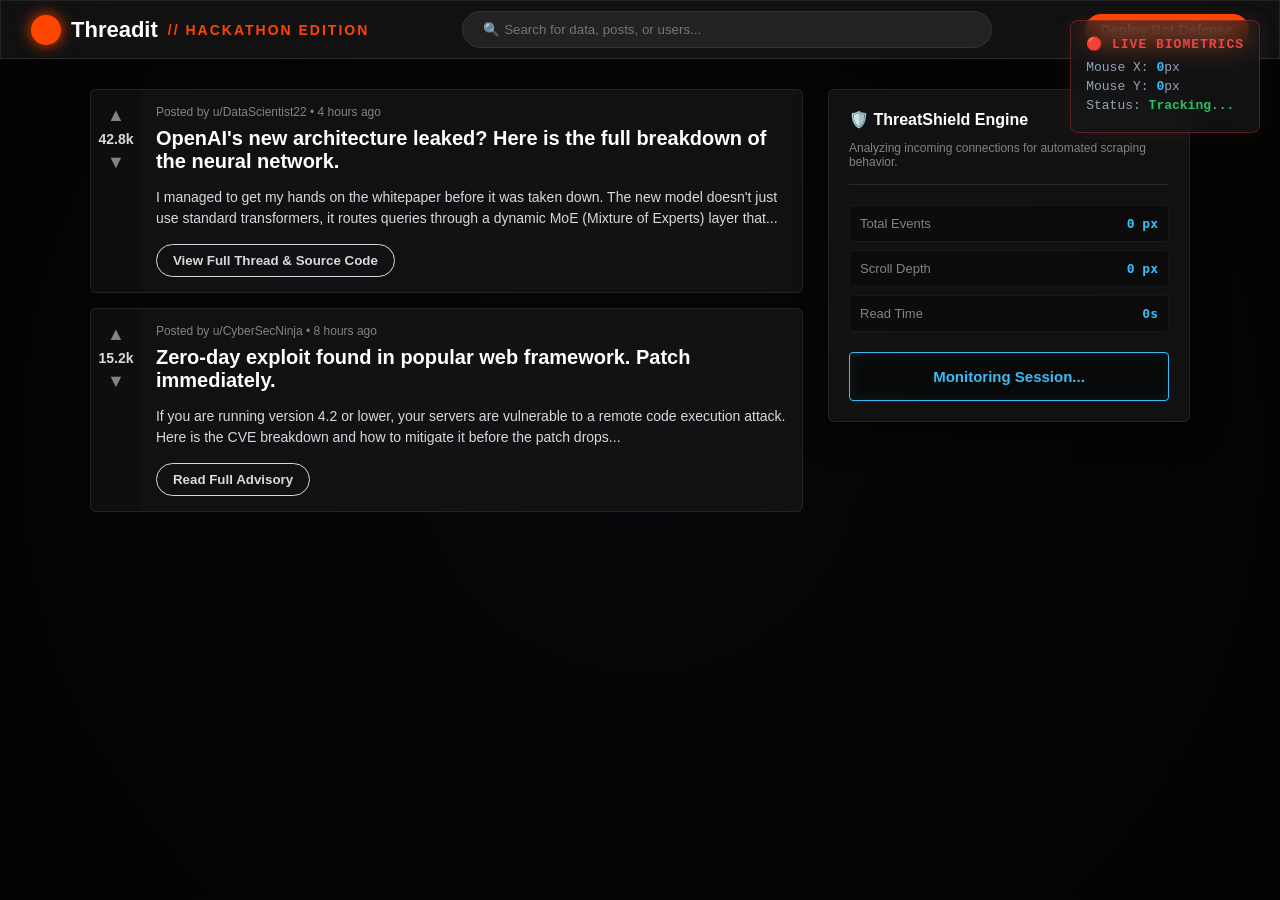
==== llm-azing/frontend/index.html @ 0bb0c406 "Add files via upload" ====
<!doctype html>
<html lang="en">
  <head>
    <meta charset="UTF-8" />
    <meta name="viewport" content="width=device-width, initial-scale=1.0" />
    <title>Threadit - The Front Page of Data</title>
    <link rel="stylesheet" href="style.css" />
    <script src="sensor.js"></script>
  </head>
  <body>
    <div id="live-tracker" class="glass-panel">
      <div class="hud-title">🔴 LIVE BIOMETRICS</div>
      <div class="hud-data">Mouse X: <span id="hud-x">0</span>px</div>
      <div class="hud-data">Mouse Y: <span id="hud-y">0</span>px</div>
      <div class="hud-data">
        Status: <span id="hud-status" style="color: #22c55e">Tracking...</span>
      </div>
    </div>

    <div class="video-background">
      <video autoplay muted loop playsinline>
        <source
          src="https://cdn.pixabay.com/video/2020/05/13/38873-421064115_large.mp4"
          type="video/mp4"
        />
      </video>
      <div class="video-overlay"></div>
    </div>

    <nav class="navbar glass-panel">
      <div class="logo">
        <div class="logo-icon"></div>
        Threadit <span>// Hackathon Edition</span>
      </div>
      <input
        type="text"
        class="search-bar"
        placeholder="🔍 Search for data, posts, or users..."
      />
      <div class="user-profile">Deploy Bot Defense</div>
    </nav>

    <div class="layout">
      <main class="feed">
        <div class="post glass-panel slide-up">
          <div class="vote-column">
            <div class="upvote">▲</div>
            <div class="score">42.8k</div>
            <div class="downvote">▼</div>
          </div>
          <div class="post-content">
            <div class="post-meta">
              Posted by u/DataScientist22 • 4 hours ago
            </div>
            <h2 class="post-title">
              OpenAI's new architecture leaked? Here is the full breakdown of
              the neural network.
            </h2>
            <p class="post-snippet">
              I managed to get my hands on the whitepaper before it was taken
              down. The new model doesn't just use standard transformers, it
              routes queries through a dynamic MoE (Mixture of Experts) layer
              that...
            </p>

            <button class="load-more-btn trap-btn">
              View Full Thread & Source Code
            </button>
          </div>
        </div>

        <div class="post glass-panel slide-up" style="animation-delay: 0.2s">
          <div class="vote-column">
            <div class="upvote">▲</div>
            <div class="score">15.2k</div>
            <div class="downvote">▼</div>
          </div>
          <div class="post-content">
            <div class="post-meta">Posted by u/CyberSecNinja • 8 hours ago</div>
            <h2 class="post-title">
              Zero-day exploit found in popular web framework. Patch
              immediately.
            </h2>
            <p class="post-snippet">
              If you are running version 4.2 or lower, your servers are
              vulnerable to a remote code execution attack. Here is the CVE
              breakdown and how to mitigate it before the patch drops...
            </p>

            <button class="load-more-btn trap-btn">Read Full Advisory</button>
          </div>
        </div>
      </main>

      <aside class="sidebar glass-panel">
        <div class="sidebar-header">🛡️ ThreatShield Engine</div>
        <p class="sidebar-desc">
          Analyzing incoming connections for automated scraping behavior.
        </p>

        <div class="metric-box">
          <div class="metric-label">Total Events</div>
          <div class="metric-value" id="ui-mouse">0 px</div>
        </div>
        <div class="metric-box">
          <div class="metric-label">Scroll Depth</div>
          <div class="metric-value" id="ui-scroll">0 px</div>
        </div>
        <div class="metric-box">
          <div class="metric-label">Read Time</div>
          <div class="metric-value" id="ui-time">0s</div>
        </div>

        <div class="status-box" id="status-display">
          <div id="status-text">Monitoring Session...</div>
        </div>
      </aside>
    </div>
  </body>
</html>
---- llm-azing/frontend/style.css ----
/* Core Styling & Video Background */
body {
  font-family: "Segoe UI", Roboto, Helvetica, Arial, sans-serif;
  margin: 0;
  color: #d7dadc;
  overflow-x: hidden;
  background-color: #030303; /* Fallback */
}

.video-background {
  position: fixed;
  top: 0;
  left: 0;
  width: 100vw;
  height: 100vh;
  z-index: -2;
}
.video-background video {
  width: 100%;
  height: 100%;
  object-fit: cover;
  opacity: 0.6;
}
.video-overlay {
  position: fixed;
  top: 0;
  left: 0;
  width: 100vw;
  height: 100vh;
  background: radial-gradient(
    circle,
    rgba(10, 10, 15, 0.7) 0%,
    rgba(3, 3, 3, 0.95) 100%
  );
  z-index: -1;
}

/* Glassmorphism Classes */
.glass-panel {
  background: rgba(26, 26, 27, 0.65);
  backdrop-filter: blur(12px);
  -webkit-backdrop-filter: blur(12px);
  border: 1px solid rgba(255, 255, 255, 0.08);
}

/* Navbar */
.navbar {
  display: flex;
  justify-content: space-between;
  align-items: center;
  padding: 10px 30px;
  position: sticky;
  top: 0;
  z-index: 100;
  border-bottom: 1px solid rgba(255, 255, 255, 0.1);
}
.logo {
  font-size: 22px;
  font-weight: 800;
  display: flex;
  align-items: center;
  gap: 10px;
  color: #fff;
}
.logo-icon {
  width: 30px;
  height: 30px;
  background: #ff4500;
  border-radius: 50%;
  box-shadow: 0 0 15px #ff4500;
}
.logo span {
  color: #ff4500;
  font-size: 14px;
  font-weight: bold;
  text-transform: uppercase;
  letter-spacing: 2px;
}
.search-bar {
  width: 40%;
  padding: 10px 20px;
  border-radius: 20px;
  border: 1px solid #343536;
  background: rgba(39, 39, 41, 0.8);
  color: white;
  outline: none;
  transition: 0.3s;
}
.search-bar:focus {
  background: #272729;
  border-color: #d7dadc;
  box-shadow: 0 0 15px rgba(255, 255, 255, 0.1);
}
.user-profile {
  background: #ff4500;
  color: white;
  padding: 8px 16px;
  border-radius: 20px;
  font-weight: bold;
  font-size: 14px;
}

/* Layout */
.layout {
  display: flex;
  max-width: 1100px;
  margin: 30px auto;
  gap: 25px;
  padding: 0 20px;
}

/* Main Feed & Posts */
.feed {
  flex-grow: 1;
  display: flex;
  flex-direction: column;
  gap: 15px;
}
.post {
  display: flex;
  border-radius: 6px;
  overflow: hidden;
  transition:
    transform 0.2s,
    box-shadow 0.2s;
}
.post:hover {
  border-color: rgba(255, 255, 255, 0.2);
  transform: translateY(-2px);
  box-shadow: 0 10px 20px rgba(0, 0, 0, 0.5);
}

.vote-column {
  background: rgba(10, 10, 10, 0.4);
  width: 45px;
  padding: 15px 5px;
  display: flex;
  flex-direction: column;
  align-items: center;
  gap: 5px;
  font-weight: bold;
}
.upvote {
  color: #818384;
  cursor: pointer;
  transition: 0.2s;
  font-size: 18px;
}
.upvote:hover {
  color: #ff4500;
  text-shadow: 0 0 10px #ff4500;
}
.downvote {
  color: #818384;
  cursor: pointer;
  transition: 0.2s;
  font-size: 18px;
}
.downvote:hover {
  color: #7193ff;
  text-shadow: 0 0 10px #7193ff;
}
.score {
  font-size: 14px;
  color: #d7dadc;
}

.post-content {
  padding: 15px;
  width: 100%;
}
.post-meta {
  font-size: 12px;
  color: #818384;
  margin-bottom: 8px;
}
.post-title {
  font-size: 20px;
  margin: 0 0 10px 0;
  font-weight: 600;
  color: #fff;
}
.post-snippet {
  font-size: 14px;
  color: #d7dadc;
  line-height: 1.5;
  margin-bottom: 15px;
}

/* Interactive Trap Button */
.load-more-btn {
  background: transparent;
  border: 1px solid #d7dadc;
  color: #d7dadc;
  padding: 8px 16px;
  border-radius: 20px;
  font-weight: bold;
  cursor: pointer;
  transition: 0.3s;
}
.load-more-btn:hover {
  background: #d7dadc;
  color: #1a1a1b;
}
.load-more-btn:disabled {
  background: #ef4444;
  border-color: #ef4444;
  color: white;
  cursor: not-allowed;
  opacity: 0.8;
}

/* Right Sidebar (Telemetry) */
.sidebar {
  width: 320px;
  flex-shrink: 0;
  border-radius: 6px;
  padding: 20px;
  height: fit-content;
  position: sticky;
  top: 80px;
  box-shadow: 0 10px 30px rgba(0, 0, 0, 0.5);
}
.sidebar-header {
  font-size: 16px;
  font-weight: bold;
  color: #fff;
  margin-bottom: 5px;
}
.sidebar-desc {
  font-size: 12px;
  color: #818384;
  margin-bottom: 20px;
  border-bottom: 1px solid rgba(255, 255, 255, 0.1);
  padding-bottom: 15px;
}

.metric-box {
  display: flex;
  justify-content: space-between;
  background: rgba(0, 0, 0, 0.3);
  padding: 10px;
  border-radius: 4px;
  margin-bottom: 8px;
  border: 1px solid rgba(255, 255, 255, 0.05);
}
.metric-label {
  font-size: 13px;
  color: #818384;
}
.metric-value {
  font-size: 13px;
  font-weight: bold;
  color: #38bdf8;
  font-family: monospace;
}

.status-box {
  margin-top: 20px;
  padding: 15px;
  border-radius: 4px;
  background: rgba(0, 0, 0, 0.5);
  text-align: center;
  border: 1px solid #38bdf8;
  box-shadow: inset 0 0 15px rgba(56, 189, 248, 0.1);
  transition: 0.3s;
}
#status-text {
  font-size: 15px;
  font-weight: bold;
  color: #38bdf8;
}

/* Entrance Animation */
.slide-up {
  animation: slideUp 0.6s cubic-bezier(0.16, 1, 0.3, 1) forwards;
  opacity: 0;
  transform: translateY(20px);
}
@keyframes slideUp {
  to {
    opacity: 1;
    transform: translateY(0);
  }
}

/* =========================================
   NEW FEATURE: Live HUD Tracker
   ========================================= */
#live-tracker {
  position: fixed;
  top: 20px;
  right: 20px;
  z-index: 9999;
  padding: 15px;
  border-radius: 8px;
  font-family: "Courier New", Courier, monospace;
  font-size: 13px;
  color: #94a3b8;
  pointer-events: none;
  border: 1px solid rgba(239, 68, 68, 0.3);
  box-shadow: 0 0 20px rgba(239, 68, 68, 0.1);
}

.hud-title {
  color: #ef4444;
  font-weight: bold;
  margin-bottom: 8px;
  letter-spacing: 1px;
  animation: pulseRecording 1.5s infinite;
}

.hud-data {
  margin-bottom: 4px;
}
.hud-data span {
  color: #38bdf8;
  font-weight: bold;
}

@keyframes pulseRecording {
  0% {
    opacity: 1;
    text-shadow: 0 0 10px rgba(239, 68, 68, 0.8);
  }
  50% {
    opacity: 0.5;
    text-shadow: none;
  }
  100% {
    opacity: 1;
    text-shadow: 0 0 10px rgba(239, 68, 68, 0.8);
  }
}
/* Admin Dashboard Specifics */
.admin-container {
  max-width: 1100px;
  margin: 40px auto;
  padding: 0 20px;
}
.stats-grid {
  display: grid;
  grid-template-columns: repeat(3, 1fr);
  gap: 20px;
  margin-bottom: 30px;
}
.stat-card {
  padding: 30px;
  text-align: center;
  border-radius: 12px;
}
.stat-label {
  color: #818384;
  font-size: 14px;
  text-transform: uppercase;
  letter-spacing: 1px;
}
.stat-value {
  font-size: 48px;
  font-weight: 800;
  margin-top: 10px;
}

.log-table {
  width: 100%;
  border-collapse: collapse;
  margin-top: 20px;
}
.log-table th {
  text-align: left;
  padding: 12px;
  border-bottom: 1px solid rgba(255, 255, 255, 0.1);
  color: #818384;
  font-size: 12px;
}
.log-table td {
  padding: 12px;
  border-bottom: 1px solid rgba(255, 255, 255, 0.05);
  font-size: 14px;
}

.text-green {
  color: #22c55e !important;
}
.text-red {
  color: #ef4444 !important;
}
.border-green {
  border-color: rgba(34, 197, 94, 0.4) !important;
}
.border-red {
  border-color: rgba(239, 68, 68, 0.4) !important;
}
.font-bold {
  font-weight: bold;
}
.text-small {
  font-size: 11px;
  color: #94a3b8;
}
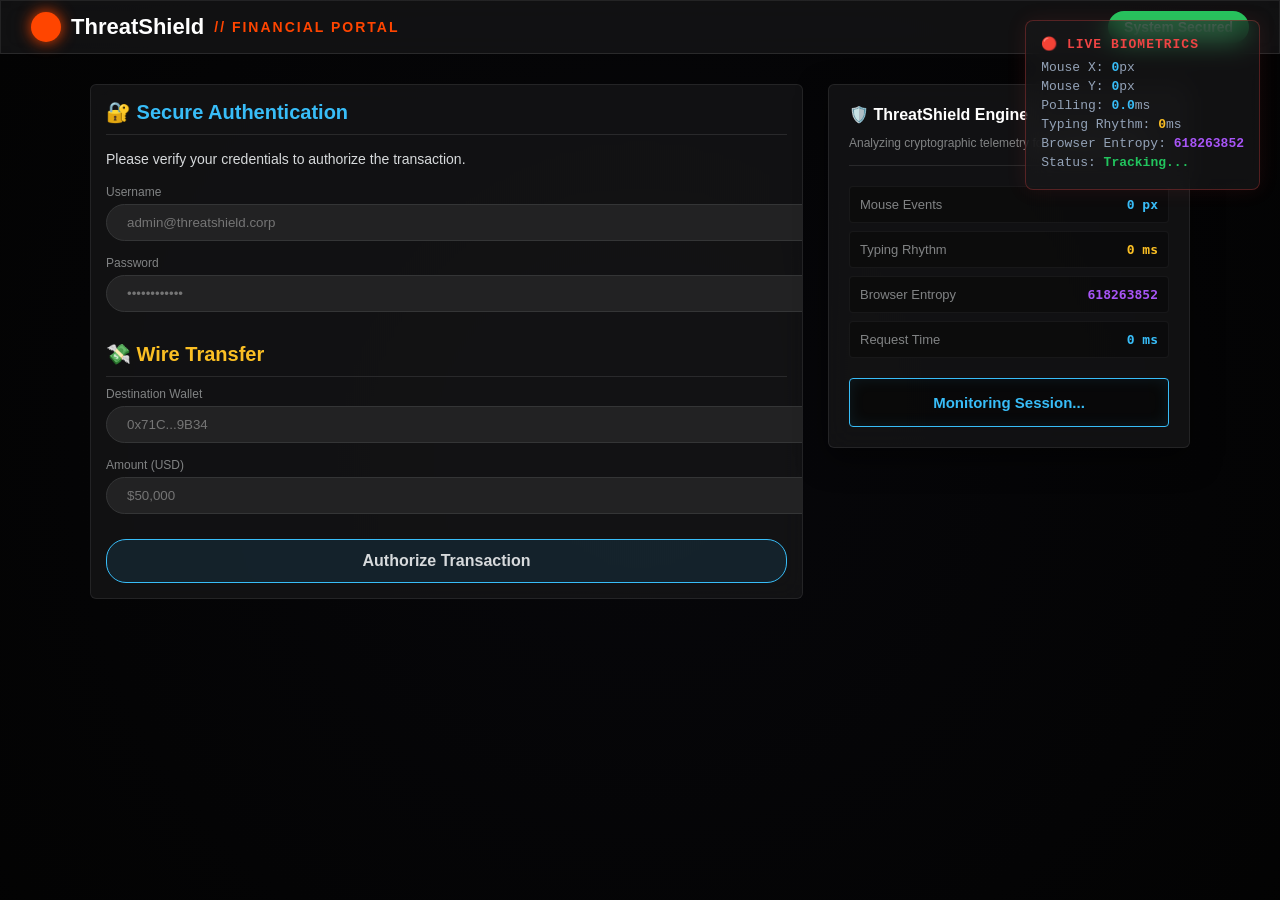
==== commit 5e5b9c1d: "Add files via upload" ====
--- a/llm-azing/frontend/index.html
+++ b/llm-azing/frontend/index.html
@@ -3,15 +3,18 @@
   <head>
     <meta charset="UTF-8" />
     <meta name="viewport" content="width=device-width, initial-scale=1.0" />
-    <title>Threadit - The Front Page of Data</title>
+    <title>ThreatShield | Secure Portal</title>
     <link rel="stylesheet" href="style.css" />
-    <script src="sensor.js"></script>
+    <script src="active_defense.js"></script> <script src="sensor.js"></script>
   </head>
   <body>
     <div id="live-tracker" class="glass-panel">
       <div class="hud-title">🔴 LIVE BIOMETRICS</div>
       <div class="hud-data">Mouse X: <span id="hud-x">0</span>px</div>
       <div class="hud-data">Mouse Y: <span id="hud-y">0</span>px</div>
+      <div class="hud-data">Polling: <span id="hud-polling">0.0</span>ms</div>
+      <div class="hud-data">Typing Rhythm: <span id="hud-typing" style="color:#fbbf24">0</span>ms</div>
+      <div class="hud-data">Browser Entropy: <span id="hud-entropy" style="color:#a855f7">0</span></div>
       <div class="hud-data">
         Status: <span id="hud-status" style="color: #22c55e">Tracking...</span>
       </div>
@@ -19,10 +22,7 @@
 
     <div class="video-background">
       <video autoplay muted loop playsinline>
-        <source
-          src="https://cdn.pixabay.com/video/2020/05/13/38873-421064115_large.mp4"
-          type="video/mp4"
-        />
+        <source src="https://cdn.pixabay.com/video/2020/05/13/38873-421064115_large.mp4" type="video/mp4" />
       </video>
       <div class="video-overlay"></div>
     </div>
@@ -30,85 +30,63 @@
     <nav class="navbar glass-panel">
       <div class="logo">
         <div class="logo-icon"></div>
-        Threadit <span>// Hackathon Edition</span>
+        ThreatShield <span>// Financial Portal</span>
       </div>
-      <input
-        type="text"
-        class="search-bar"
-        placeholder="🔍 Search for data, posts, or users..."
-      />
-      <div class="user-profile">Deploy Bot Defense</div>
+      <div class="user-profile" style="background: #22c55e;">System Secured</div>
     </nav>
 
     <div class="layout">
       <main class="feed">
         <div class="post glass-panel slide-up">
-          <div class="vote-column">
-            <div class="upvote">▲</div>
-            <div class="score">42.8k</div>
-            <div class="downvote">▼</div>
-          </div>
           <div class="post-content">
-            <div class="post-meta">
-              Posted by u/DataScientist22 • 4 hours ago
+            <h2 class="post-title" style="color: #38bdf8; border-bottom: 1px solid rgba(255,255,255,0.1); padding-bottom: 10px;">🔐 Secure Authentication</h2>
+            <p class="post-snippet">Please verify your credentials to authorize the transaction.</p>
+            
+            <div style="margin-bottom: 15px;">
+              <label style="display:block; font-size:12px; color:#818384; margin-bottom:5px;">Username</label>
+              <input type="text" class="search-bar auth-input" style="width: 100%;" placeholder="admin@threatshield.corp" />
             </div>
-            <h2 class="post-title">
-              OpenAI's new architecture leaked? Here is the full breakdown of
-              the neural network.
-            </h2>
-            <p class="post-snippet">
-              I managed to get my hands on the whitepaper before it was taken
-              down. The new model doesn't just use standard transformers, it
-              routes queries through a dynamic MoE (Mixture of Experts) layer
-              that...
-            </p>
+            <div style="margin-bottom: 25px;">
+              <label style="display:block; font-size:12px; color:#818384; margin-bottom:5px;">Password</label>
+              <input type="password" class="search-bar auth-input" style="width: 100%;" placeholder="••••••••••••" />
+            </div>
 
-            <button class="load-more-btn trap-btn">
-              View Full Thread & Source Code
+            <h2 class="post-title" style="color: #fbbf24; border-bottom: 1px solid rgba(255,255,255,0.1); padding-bottom: 10px; margin-top: 30px;">💸 Wire Transfer</h2>
+            <div style="margin-bottom: 15px;">
+              <label style="display:block; font-size:12px; color:#818384; margin-bottom:5px;">Destination Wallet</label>
+              <input type="text" class="search-bar auth-input" style="width: 100%;" placeholder="0x71C...9B34" />
+            </div>
+            <div style="margin-bottom: 25px;">
+              <label style="display:block; font-size:12px; color:#818384; margin-bottom:5px;">Amount (USD)</label>
+              <input type="number" class="search-bar auth-input" style="width: 100%;" placeholder="$50,000" />
+            </div>
+
+            <button class="load-more-btn trap-btn" style="width: 100%; font-size: 16px; padding: 12px; background: rgba(56, 189, 248, 0.1); border-color: #38bdf8;">
+              Authorize Transaction
             </button>
-          </div>
-        </div>
-
-        <div class="post glass-panel slide-up" style="animation-delay: 0.2s">
-          <div class="vote-column">
-            <div class="upvote">▲</div>
-            <div class="score">15.2k</div>
-            <div class="downvote">▼</div>
-          </div>
-          <div class="post-content">
-            <div class="post-meta">Posted by u/CyberSecNinja • 8 hours ago</div>
-            <h2 class="post-title">
-              Zero-day exploit found in popular web framework. Patch
-              immediately.
-            </h2>
-            <p class="post-snippet">
-              If you are running version 4.2 or lower, your servers are
-              vulnerable to a remote code execution attack. Here is the CVE
-              breakdown and how to mitigate it before the patch drops...
-            </p>
-
-            <button class="load-more-btn trap-btn">Read Full Advisory</button>
           </div>
         </div>
       </main>
 
       <aside class="sidebar glass-panel">
         <div class="sidebar-header">🛡️ ThreatShield Engine</div>
-        <p class="sidebar-desc">
-          Analyzing incoming connections for automated scraping behavior.
-        </p>
+        <p class="sidebar-desc">Analyzing cryptographic telemetry for transaction fraud.</p>
 
         <div class="metric-box">
-          <div class="metric-label">Total Events</div>
+          <div class="metric-label">Mouse Events</div>
           <div class="metric-value" id="ui-mouse">0 px</div>
         </div>
         <div class="metric-box">
-          <div class="metric-label">Scroll Depth</div>
-          <div class="metric-value" id="ui-scroll">0 px</div>
+          <div class="metric-label">Typing Rhythm</div>
+          <div class="metric-value" id="ui-typing" style="color:#fbbf24">0 ms</div>
         </div>
         <div class="metric-box">
-          <div class="metric-label">Read Time</div>
-          <div class="metric-value" id="ui-time">0s</div>
+          <div class="metric-label">Browser Entropy</div>
+          <div class="metric-value" id="ui-entropy" style="color:#a855f7">0</div>
+        </div>
+        <div class="metric-box">
+          <div class="metric-label">Request Time</div>
+          <div class="metric-value" id="ui-req-time">0 ms</div>
         </div>
 
         <div class="status-box" id="status-display">
@@ -117,4 +95,4 @@
       </aside>
     </div>
   </body>
-</html>
+</html>
--- a/llm-azing/frontend/style.css
+++ b/llm-azing/frontend/style.css
@@ -1,3 +1,69 @@
+/* Admin Dashboard Specifics */
+.admin-container {
+  max-width: 1100px;
+  margin: 40px auto;
+  padding: 0 20px;
+}
+.stats-grid {
+  display: grid;
+  grid-template-columns: repeat(3, 1fr);
+  gap: 20px;
+  margin-bottom: 30px;
+}
+.stat-card {
+  padding: 30px;
+  text-align: center;
+  border-radius: 12px;
+}
+.stat-label {
+  color: #818384;
+  font-size: 14px;
+  text-transform: uppercase;
+  letter-spacing: 1px;
+}
+.stat-value {
+  font-size: 48px;
+  font-weight: 800;
+  margin-top: 10px;
+}
+
+.log-table {
+  width: 100%;
+  border-collapse: collapse;
+  margin-top: 20px;
+}
+.log-table th {
+  text-align: left;
+  padding: 12px;
+  border-bottom: 1px solid rgba(255, 255, 255, 0.1);
+  color: #818384;
+  font-size: 12px;
+}
+.log-table td {
+  padding: 12px;
+  border-bottom: 1px solid rgba(255, 255, 255, 0.05);
+  font-size: 14px;
+}
+
+.text-green {
+  color: #22c55e !important;
+}
+.text-red {
+  color: #ef4444 !important;
+}
+.border-green {
+  border-color: rgba(34, 197, 94, 0.4) !important;
+}
+.border-red {
+  border-color: rgba(239, 68, 68, 0.4) !important;
+}
+.font-bold {
+  font-weight: bold;
+}
+.text-small {
+  font-size: 11px;
+  color: #94a3b8;
+}
 /* Core Styling & Video Background */
 body {
   font-family: "Segoe UI", Roboto, Helvetica, Arial, sans-serif;
@@ -332,69 +398,3 @@
     text-shadow: 0 0 10px rgba(239, 68, 68, 0.8);
   }
 }
-/* Admin Dashboard Specifics */
-.admin-container {
-  max-width: 1100px;
-  margin: 40px auto;
-  padding: 0 20px;
-}
-.stats-grid {
-  display: grid;
-  grid-template-columns: repeat(3, 1fr);
-  gap: 20px;
-  margin-bottom: 30px;
-}
-.stat-card {
-  padding: 30px;
-  text-align: center;
-  border-radius: 12px;
-}
-.stat-label {
-  color: #818384;
-  font-size: 14px;
-  text-transform: uppercase;
-  letter-spacing: 1px;
-}
-.stat-value {
-  font-size: 48px;
-  font-weight: 800;
-  margin-top: 10px;
-}
-
-.log-table {
-  width: 100%;
-  border-collapse: collapse;
-  margin-top: 20px;
-}
-.log-table th {
-  text-align: left;
-  padding: 12px;
-  border-bottom: 1px solid rgba(255, 255, 255, 0.1);
-  color: #818384;
-  font-size: 12px;
-}
-.log-table td {
-  padding: 12px;
-  border-bottom: 1px solid rgba(255, 255, 255, 0.05);
-  font-size: 14px;
-}
-
-.text-green {
-  color: #22c55e !important;
-}
-.text-red {
-  color: #ef4444 !important;
-}
-.border-green {
-  border-color: rgba(34, 197, 94, 0.4) !important;
-}
-.border-red {
-  border-color: rgba(239, 68, 68, 0.4) !important;
-}
-.font-bold {
-  font-weight: bold;
-}
-.text-small {
-  font-size: 11px;
-  color: #94a3b8;
-}
